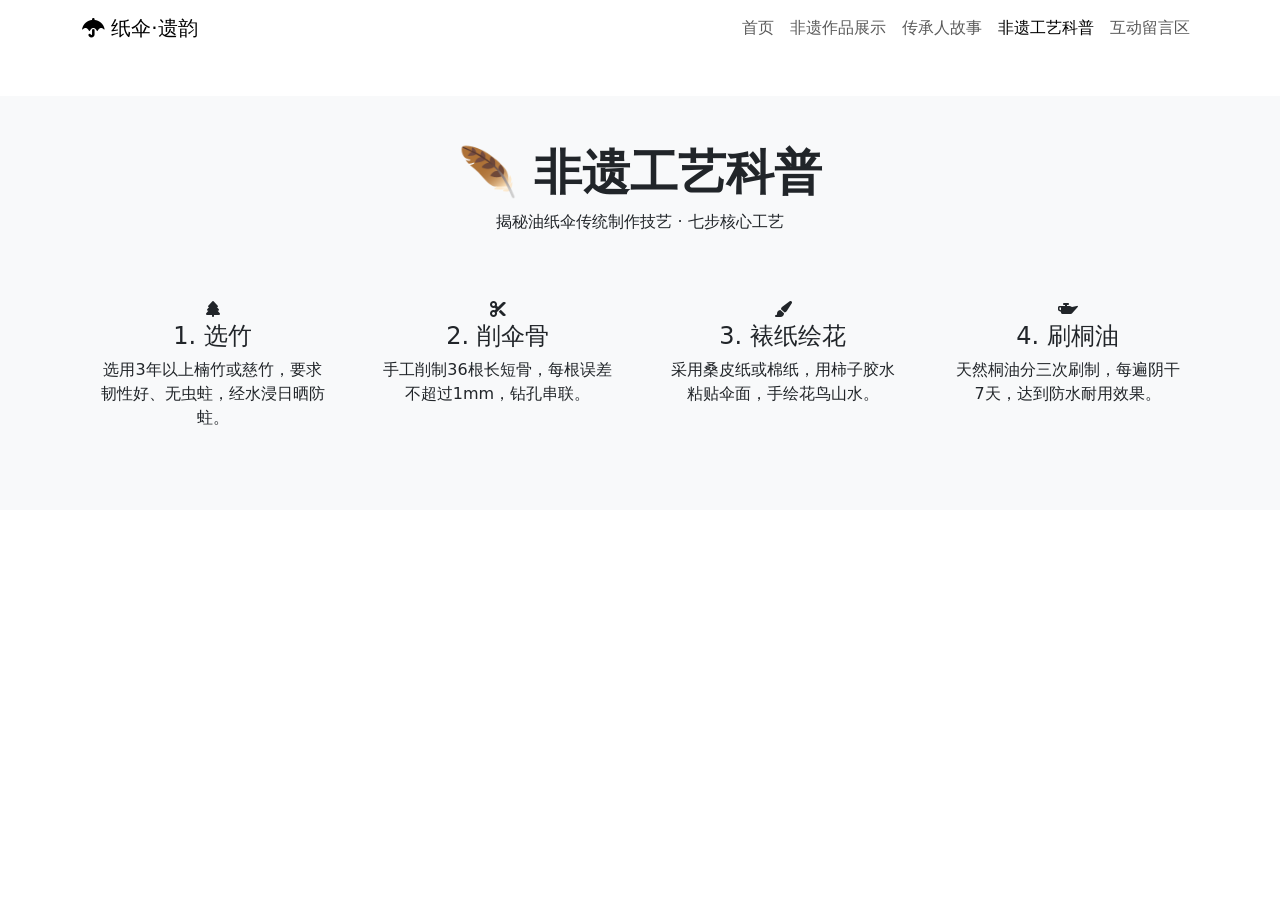
==== craft.html @ bae1a5af "Add files via upload" ====
<!DOCTYPE html>
<html lang="zh-CN">
<head>
    <meta charset="UTF-8">
    <meta name="viewport" content="width=device-width, initial-scale=1.0">
    <title>非遗工艺科普 | 油纸伞</title>
    <link href="https://cdn.jsdelivr.net/npm/bootstrap@5.3.0-alpha1/dist/css/bootstrap.min.css" rel="stylesheet">
    <link rel="stylesheet" href="styles.css">
    <link rel="stylesheet" href="https://cdnjs.cloudflare.com/ajax/libs/font-awesome/6.0.0-beta3/css/all.min.css">
</head>
<body>

<nav class="navbar navbar-expand-lg fixed-top" id="mainNavbar">
    <div class="container">
        <a class="navbar-brand" href="index.html"><i class="fas fa-umbrella"></i> 纸伞·遗韵</a>
        <button class="navbar-toggler" data-bs-toggle="collapse" data-bs-target="#navbarSupportedContent">
            <span class="navbar-toggler-icon"></span>
        </button>
        <div class="collapse navbar-collapse" id="navbarSupportedContent">
            <ul class="navbar-nav ms-auto">
                <li class="nav-item"><a class="nav-link" href="index.html">首页</a></li>
                <li class="nav-item"><a class="nav-link" href="gallery.html">非遗作品展示</a></li>
                <li class="nav-item"><a class="nav-link" href="story.html">传承人故事</a></li>
                <li class="nav-item"><a class="nav-link active" href="craft.html">非遗工艺科普</a></li>
                <li class="nav-item"><a class="nav-link" href="message.html">互动留言区</a></li>
            </ul>
        </div>
    </div>
</nav>

<main class="pt-5 mt-5">
    <section id="craft" class="py-5 bg-light">
        <div class="container">
            <div class="section-title text-center mb-5">
                <h2 class="display-5 fw-bold">🪶 非遗工艺科普</h2>
                <p>揭秘油纸伞传统制作技艺 · 七步核心工艺</p>
            </div>
            <div class="row text-center g-4">
                <div class="col-md-6 col-lg-3">
                    <div class="craft-step p-3">
                        <div class="step-icon"><i class="fas fa-tree"></i></div>
                        <h4>1. 选竹</h4>
                        <p>选用3年以上楠竹或慈竹，要求韧性好、无虫蛀，经水浸日晒防蛀。</p>
                    </div>
                </div>
                <div class="col-md-6 col-lg-3">
                    <div class="craft-step p-3">
                        <div class="step-icon"><i class="fas fa-cut"></i></div>
                        <h4>2. 削伞骨</h4>
                        <p>手工削制36根长短骨，每根误差不超过1mm，钻孔串联。</p>
                    </div>
                </div>
                <div class="col-md-6 col-lg-3">
                    <div class="craft-step p-3">
                        <div class="step-icon"><i class="fas fa-paintbrush"></i></div>
                        <h4>3. 裱纸绘花</h4>
                        <p>采用桑皮纸或棉纸，用柿子胶水粘贴伞面，手绘花鸟山水。</p>
                    </div>
                </div>
                <div class="col-md-6 col-lg-3">
                    <div class="craft-step p-3">
                        <div class="step-icon"><i class="fas fa-oil-can"></i></div>
                        <h4>4. 刷桐油</h4>
                        <p>天然桐油分三次刷制，每遍阴干7天，达到防水耐用效果。</p>
                    </div>
                </div>
            </div>
        </div>
    </section>
</main>

<footer class="footer py-4 text-center text-white">
    <div class="container">
        <p>&copy; 2025 传统油纸伞非遗传承</p>
    </div>
</footer>

<script src="https://cdn.jsdelivr.net/npm/bootstrap@5.3.0-alpha1/dist/js/bootstrap.bundle.min.js"></script>
<script src="script.js"></script>
</body>
</html>
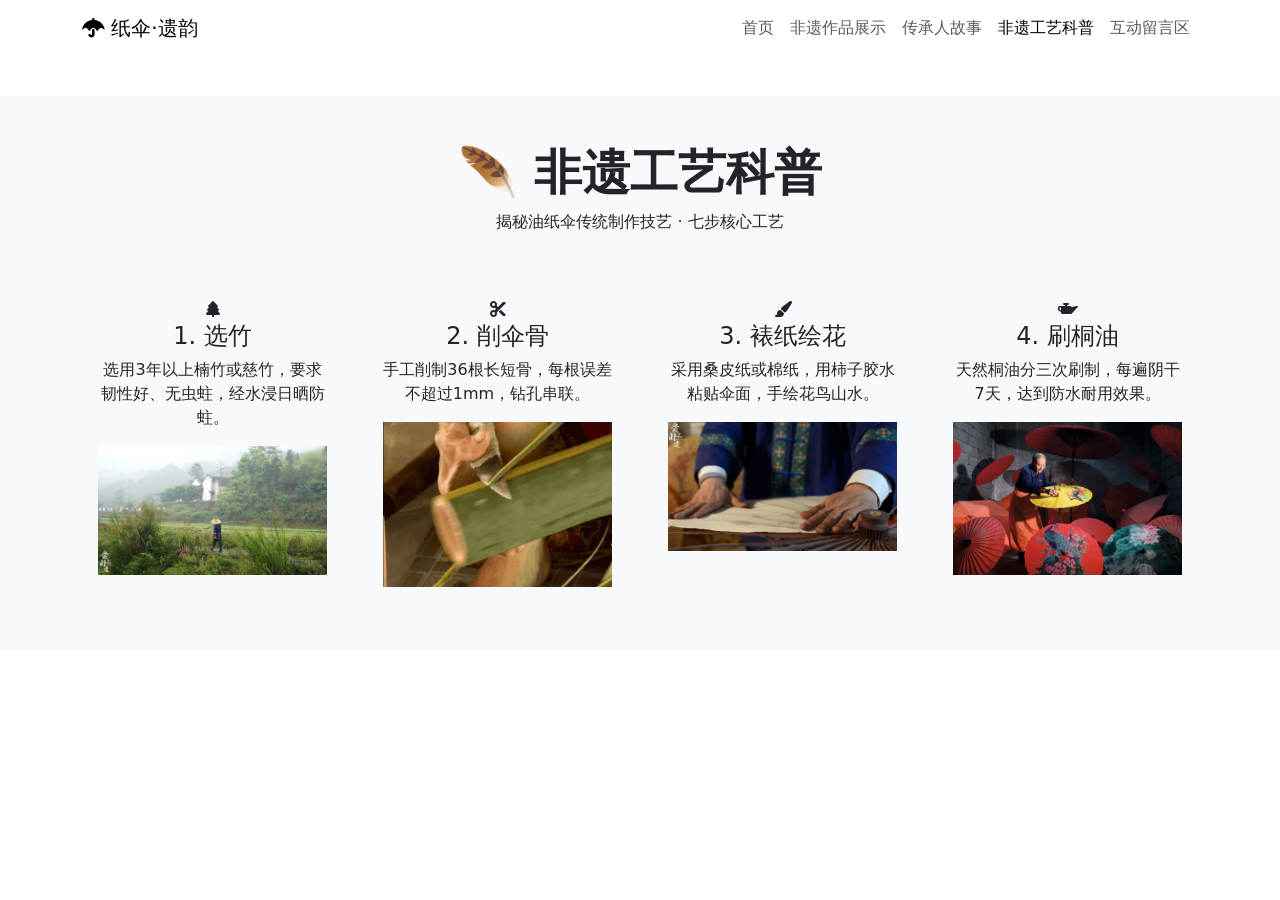
==== commit 82037a5b: "Add files via upload" ====
--- a/craft.html
+++ b/craft.html
@@ -41,6 +41,7 @@
                         <div class="step-icon"><i class="fas fa-tree"></i></div>
                         <h4>1. 选竹</h4>
                         <p>选用3年以上楠竹或慈竹，要求韧性好、无虫蛀，经水浸日晒防蛀。</p>
+                        <img src="img/xuan.jpg" class="card-img-top gallery-img">
                     </div>
                 </div>
                 <div class="col-md-6 col-lg-3">
@@ -48,6 +49,7 @@
                         <div class="step-icon"><i class="fas fa-cut"></i></div>
                         <h4>2. 削伞骨</h4>
                         <p>手工削制36根长短骨，每根误差不超过1mm，钻孔串联。</p>
+                        <img src="img/gu.jpg" class="card-img-top gallery-img">
                     </div>
                 </div>
                 <div class="col-md-6 col-lg-3">
@@ -55,6 +57,7 @@
                         <div class="step-icon"><i class="fas fa-paintbrush"></i></div>
                         <h4>3. 裱纸绘花</h4>
                         <p>采用桑皮纸或棉纸，用柿子胶水粘贴伞面，手绘花鸟山水。</p>
+                        <img src="img/zhi.jpg" class="card-img-top gallery-img">
                     </div>
                 </div>
                 <div class="col-md-6 col-lg-3">
@@ -62,6 +65,7 @@
                         <div class="step-icon"><i class="fas fa-oil-can"></i></div>
                         <h4>4. 刷桐油</h4>
                         <p>天然桐油分三次刷制，每遍阴干7天，达到防水耐用效果。</p>
+                        <img src="img/you.jpg" class="card-img-top gallery-img">
                     </div>
                 </div>
             </div>
